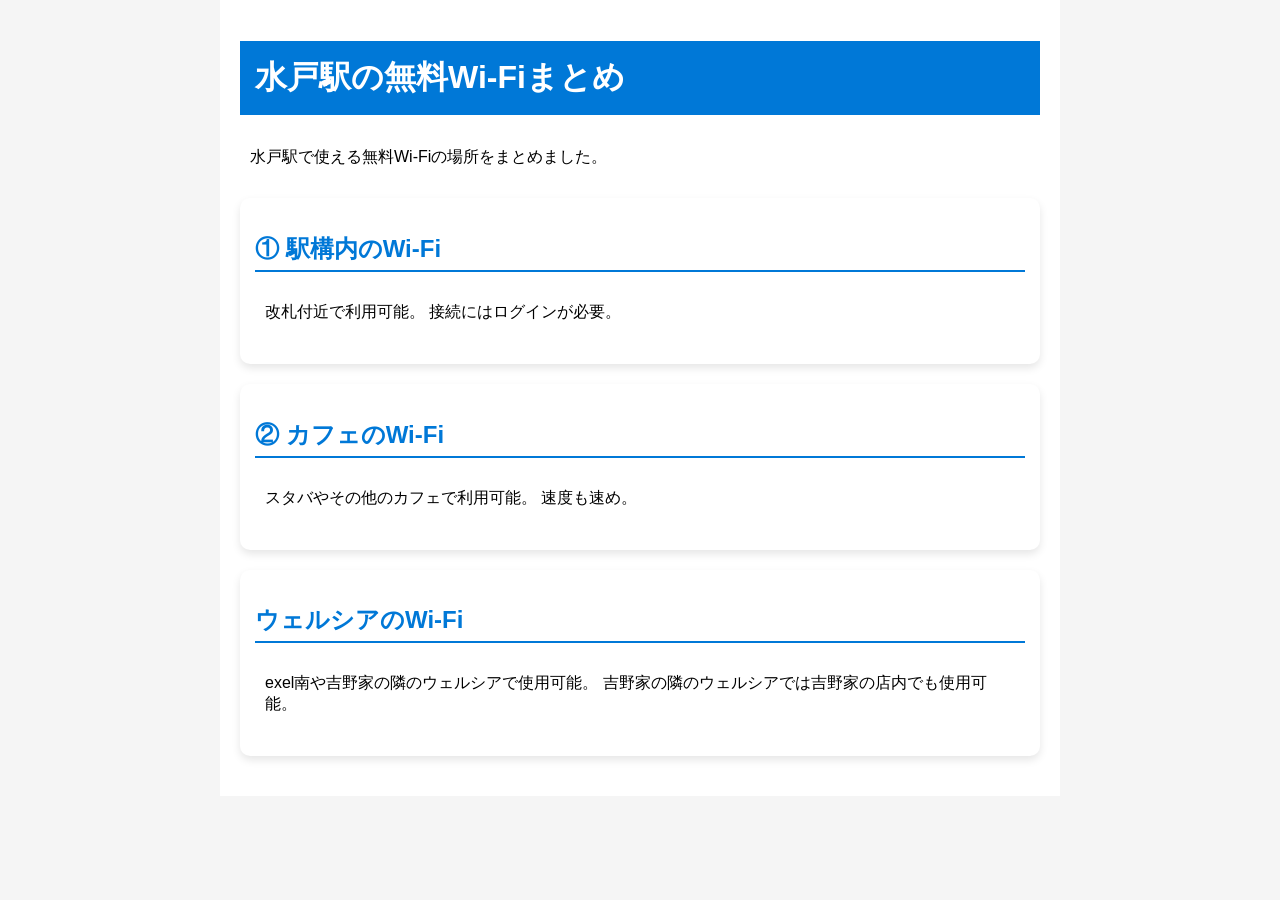
==== index.html @ 105db593 "Add files via upload" ====
<!DOCTYPE html>
<html lang="ja">
<head>
    <meta charset="UTF-8">
    <title>水戸駅の無料Wi-Fiまとめ</title>
    <link rel="stylesheet" href="style.css">
    <meta name="viewport" content="width=device-width, initial-scale=1.0">
</head>
<div class="container">

    <h1>水戸駅の無料Wi-Fiまとめ</h1>

    <p>水戸駅で使える無料Wi-Fiの場所をまとめました。</p>

    <div class="card">
   <h2>① 駅構内のWi-Fi</h2>
    <p>改札付近で利用可能。
        接続にはログインが必要。</p>
    </div>

    <div class="card">
    <h2>② カフェのWi-Fi</h2>
    <p>スタバやその他のカフェで利用可能。
        速度も速め。
    </p>
    </div>

    <div class="card">
    <h2>ウェルシアのWi-Fi</h2>
    <p>exel南や吉野家の隣のウェルシアで使用可能。
        吉野家の隣のウェルシアでは吉野家の店内でも使用可能。
    </p>
    </div>
    
</div>
</html>
---- style.css ----
body {
    font-family: Arial, sans-serif;
    background-color: #f5f5f5;
    margin: 0;
    padding: 0;
}

h1 {
    background-color: #0078D7;
    color: white;
    padding: 15px;
}

h2 {
    color: #0078D7;
    border-bottom: 2px solid #0078D7;
    padding-bottom: 5px;
}

p {
    padding: 10px;
}
.container {
    width: 90%;
    max-width: 800px;
    margin: auto;
    background-color: white;
    padding: 20px;
}
.card {
    background-color: white;
    margin: 20px 0;
    padding: 15px;
    border-radius: 10px;
    box-shadow: 0 4px 8px rgba(0, 0, 0, 0.1);
}
.card:hover {
    transform: translateY(-5px);
    transition: 0.3s;
}
@media (max-width: 600px) {
    h1 {
        font-size: 20px;
    }

    .card {
        padding: 10px;
    }
}
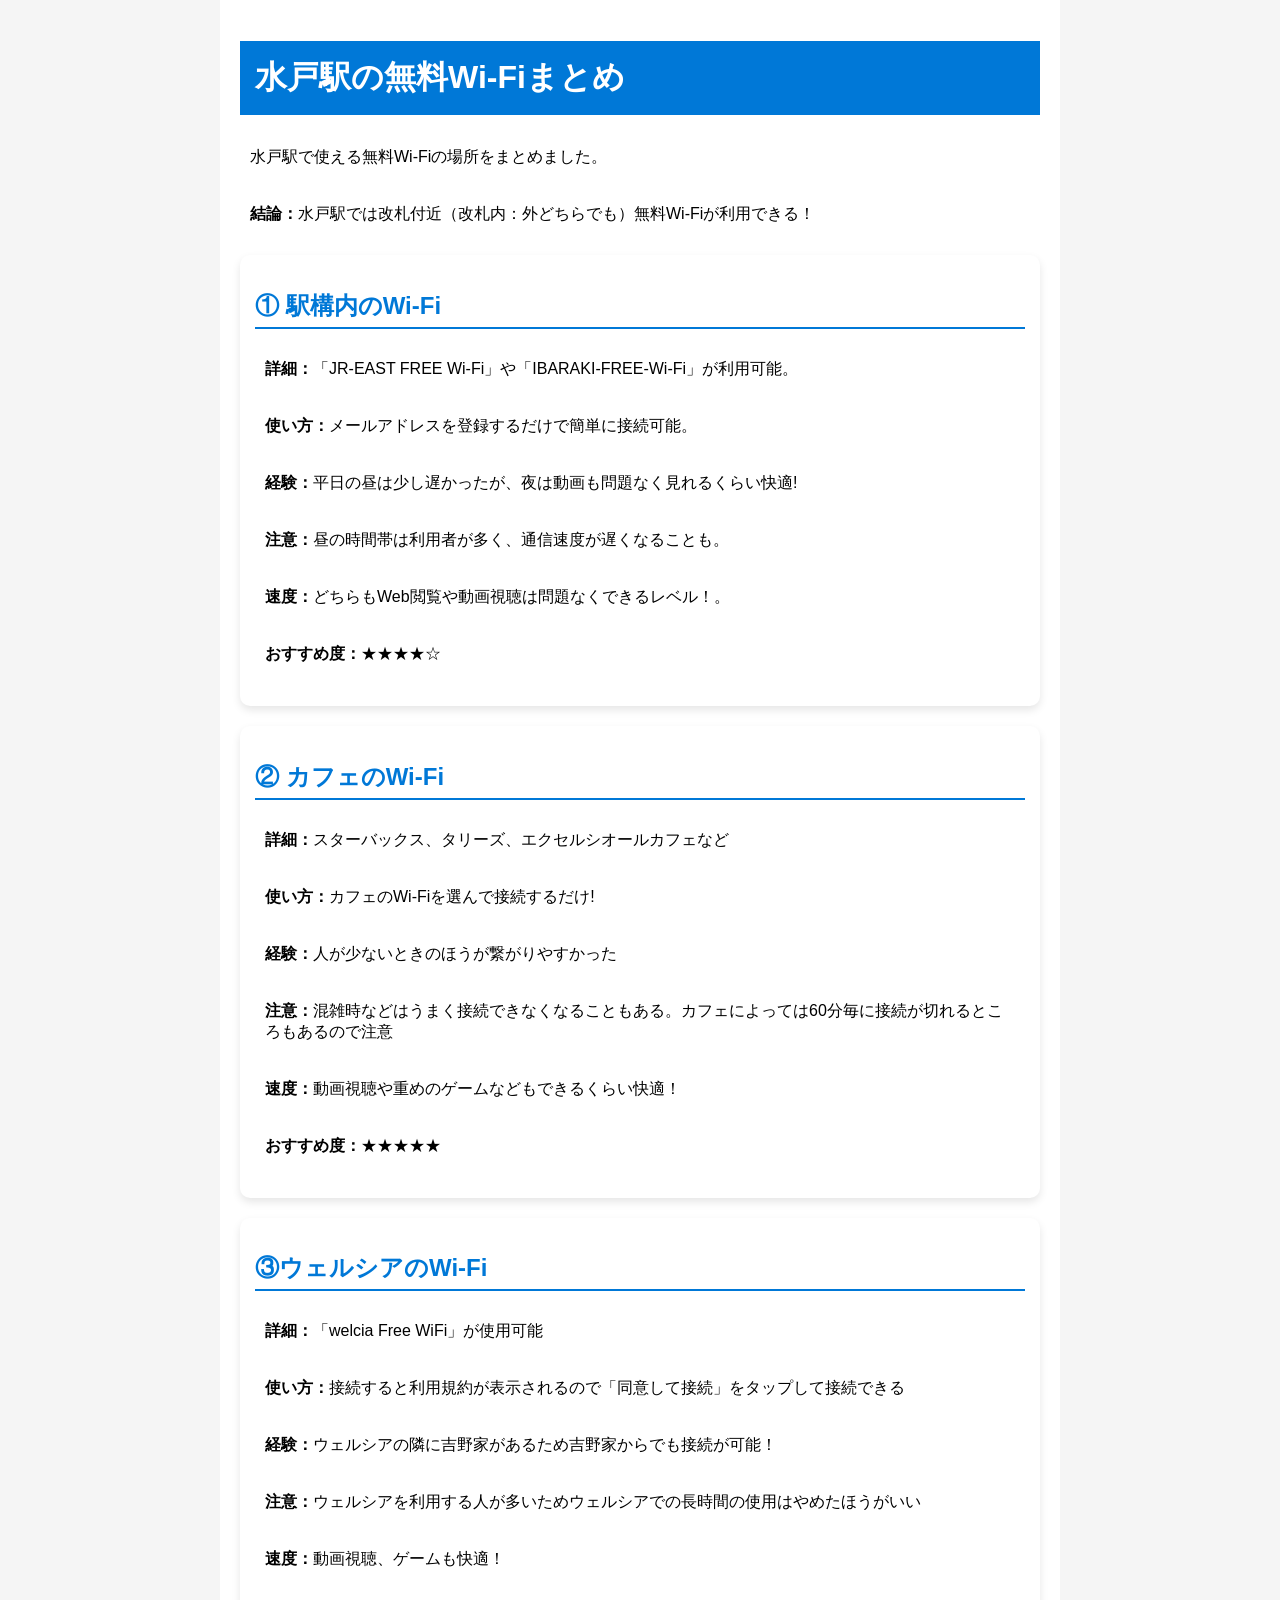
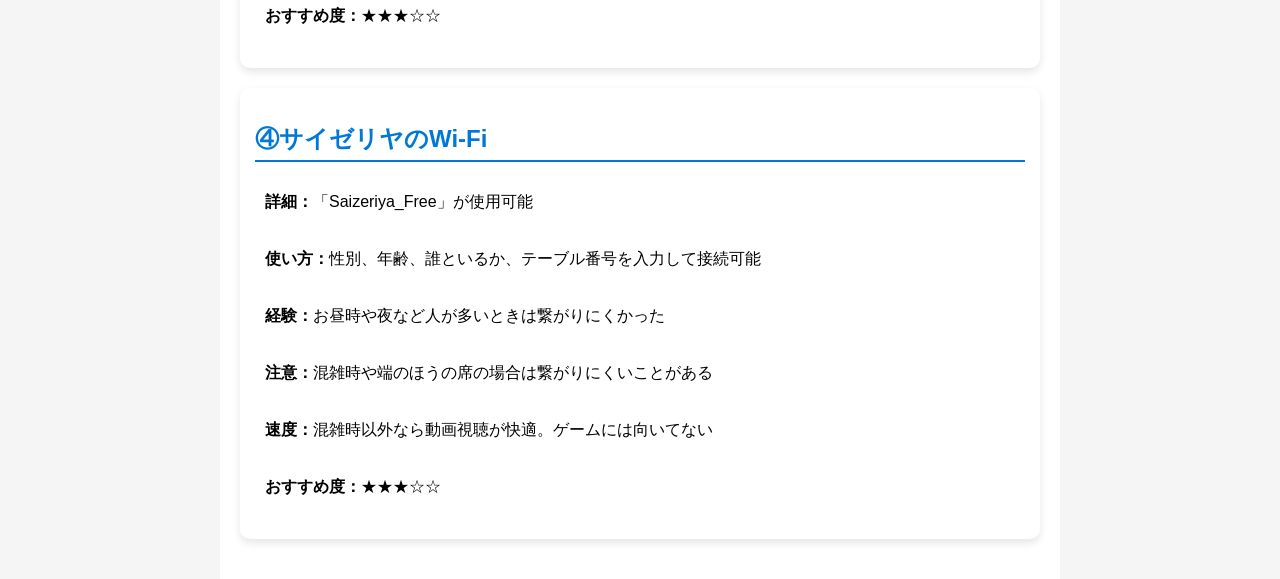
==== commit 78291020: "Add files via upload" ====
--- a/index.html
+++ b/index.html
@@ -2,7 +2,7 @@
 <html lang="ja">
 <head>
     <meta charset="UTF-8">
-    <title>水戸駅の無料Wi-Fiまとめ</title>
+    <title><title>水戸駅の無料Wi-Fiはどこ？使い方・速度・場所を解説</title></title>
     <link rel="stylesheet" href="style.css">
     <meta name="viewport" content="width=device-width, initial-scale=1.0">
 </head>
@@ -11,25 +11,47 @@
     <h1>水戸駅の無料Wi-Fiまとめ</h1>
 
     <p>水戸駅で使える無料Wi-Fiの場所をまとめました。</p>
+    <p><strong>結論：</strong>水戸駅では改札付近（改札内：外どちらでも）無料Wi-Fiが利用できる！</p>
 
     <div class="card">
    <h2>① 駅構内のWi-Fi</h2>
-    <p>改札付近で利用可能。
-        接続にはログインが必要。</p>
+    <p><strong>詳細：</strong>「JR-EAST FREE Wi-Fi」や「IBARAKI-FREE-Wi-Fi」が利用可能。</p>
+    <p><strong>使い方：</strong>メールアドレスを登録するだけで簡単に接続可能。</p>
+    <p><strong>経験：</strong>平日の昼は少し遅かったが、夜は動画も問題なく見れるくらい快適!</p>
+    <p><strong>注意：</strong>昼の時間帯は利用者が多く、通信速度が遅くなることも。</p>
+    <p><strong>速度：</strong>どちらもWeb閲覧や動画視聴は問題なくできるレベル！。</p>
+   <p><strong>おすすめ度：</strong>★★★★☆</p>
     </div>
 
     <div class="card">
     <h2>② カフェのWi-Fi</h2>
-    <p>スタバやその他のカフェで利用可能。
-        速度も速め。
-    </p>
+    <p><strong>詳細：</strong>スターバックス、タリーズ、エクセルシオールカフェなど</p>
+    <p><strong>使い方：</strong>カフェのWi-Fiを選んで接続するだけ!</p>
+    <p><strong>経験：</strong>人が少ないときのほうが繋がりやすかった</p>
+    <p><strong>注意：</strong>混雑時などはうまく接続できなくなることもある。カフェによっては60分毎に接続が切れるところもあるので注意</p>
+
+    <p><strong>速度：</strong>動画視聴や重めのゲームなどもできるくらい快適！</p>
+    <p><strong>おすすめ度：</strong>★★★★★</p>
     </div>
 
     <div class="card">
-    <h2>ウェルシアのWi-Fi</h2>
-    <p>exel南や吉野家の隣のウェルシアで使用可能。
-        吉野家の隣のウェルシアでは吉野家の店内でも使用可能。
-    </p>
+    <h2>③ウェルシアのWi-Fi</h2>
+    <p><strong>詳細：</strong>「welcia Free WiFi」が使用可能</p>
+    <P><strong>使い方：</strong>接続すると利用規約が表示されるので「同意して接続」をタップして接続できる</p>
+    <p><strong>経験：</strong>ウェルシアの隣に吉野家があるため吉野家からでも接続が可能！</p>
+    <p><strong>注意：</strong>ウェルシアを利用する人が多いためウェルシアでの長時間の使用はやめたほうがいい</p>
+    <p><strong>速度：</strong>動画視聴、ゲームも快適！</p>
+    <p><strong>おすすめ度：</strong>★★★☆☆</p>
+    </div>
+
+    <div class="card">
+    <h2>④サイゼリヤのWi-Fi</h2>
+    <p><strong>詳細：</strong>「Saizeriya_Free」が使用可能</p>
+    <p><strong>使い方：</strong>性別、年齢、誰といるか、テーブル番号を入力して接続可能</p>
+    <p><strong>経験：</strong>お昼時や夜など人が多いときは繋がりにくかった</p>
+    <p><strong>注意：</strong>混雑時や端のほうの席の場合は繋がりにくいことがある</p>
+    <P><strong>速度：</strong>混雑時以外なら動画視聴が快適。ゲームには向いてない</P>
+    <p><strong>おすすめ度：</strong>★★★☆☆</p>
     </div>
     
 </div>
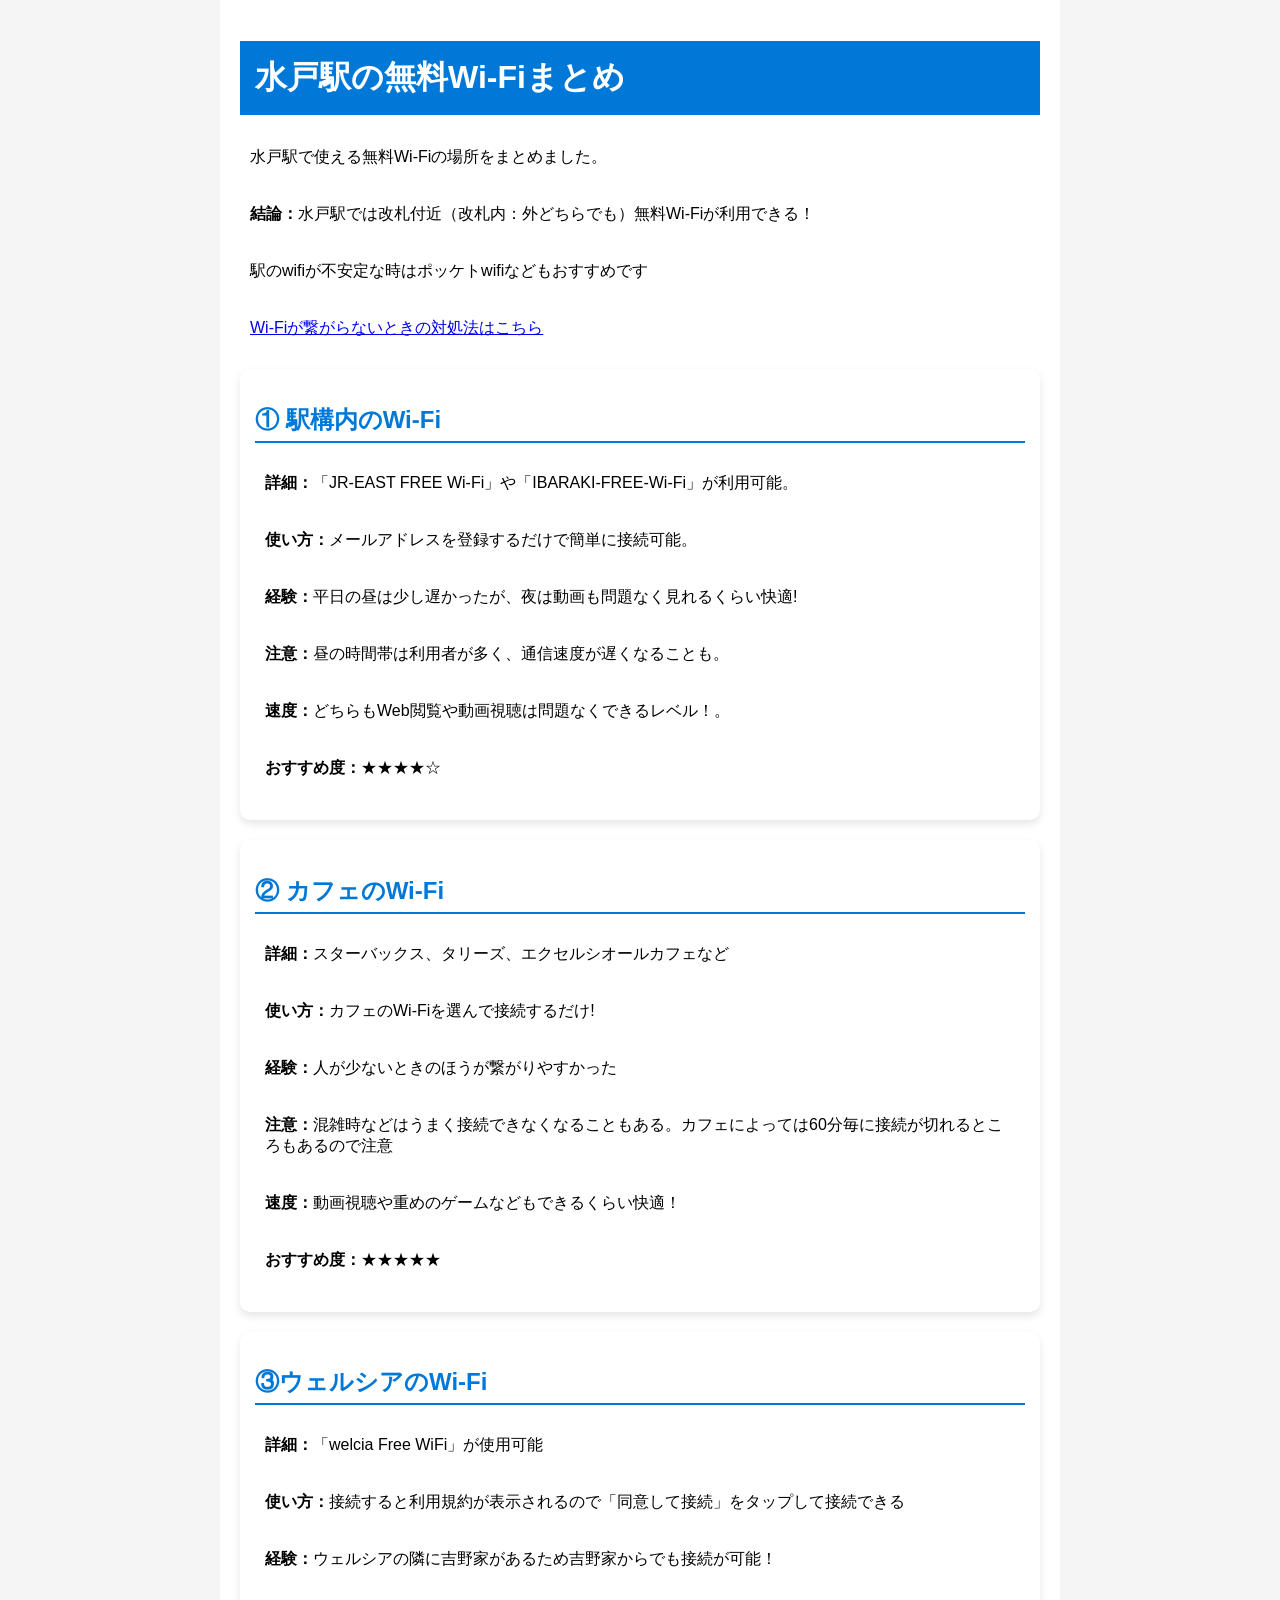
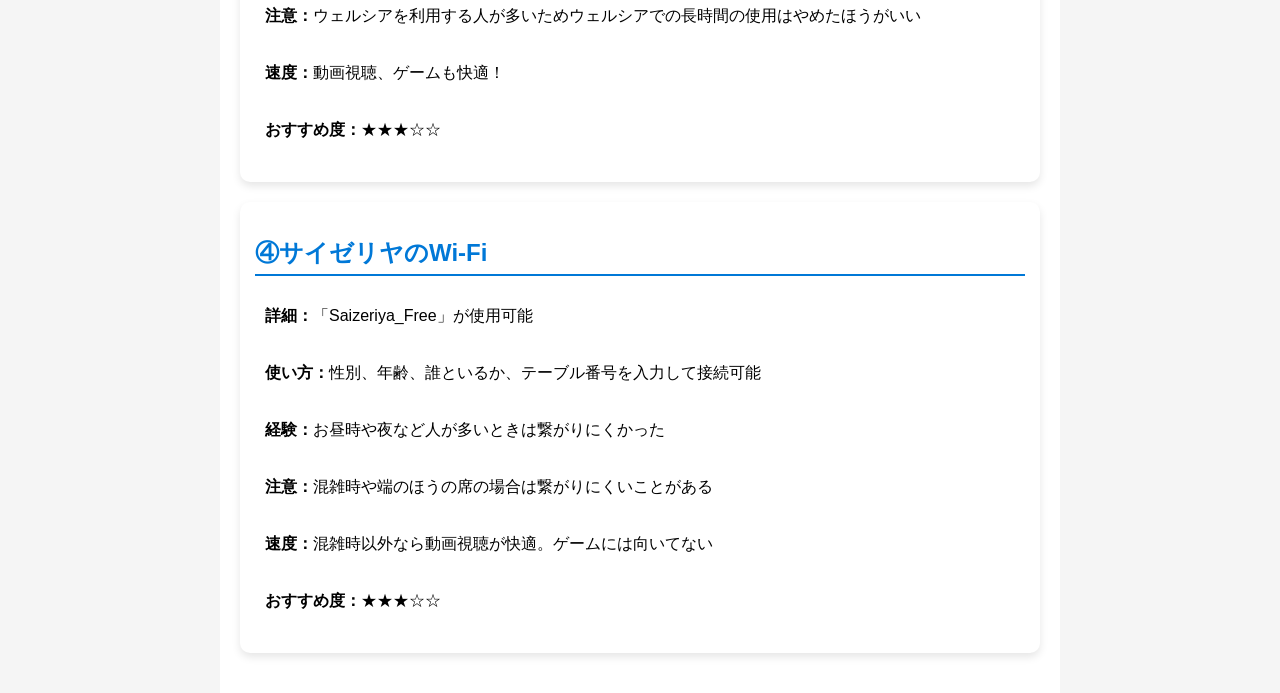
==== commit c72951ff: "Add files via upload" ====
--- a/index.html
+++ b/index.html
@@ -2,7 +2,7 @@
 <html lang="ja">
 <head>
     <meta charset="UTF-8">
-    <title><title>水戸駅の無料Wi-Fiはどこ？使い方・速度・場所を解説</title></title>
+    <title>水戸駅の無料Wi-Fiはどこ？使い方・速度・場所を解説</title>
     <link rel="stylesheet" href="style.css">
     <meta name="viewport" content="width=device-width, initial-scale=1.0">
 </head>
@@ -12,6 +12,9 @@
 
     <p>水戸駅で使える無料Wi-Fiの場所をまとめました。</p>
     <p><strong>結論：</strong>水戸駅では改札付近（改札内：外どちらでも）無料Wi-Fiが利用できる！</p>
+    <p>駅のwifiが不安定な時はポッケトwifiなどもおすすめです</p>
+
+    <p><a href="wifi-trouble.html">Wi-Fiが繋がらないときの対処法はこちら</a></p>
 
     <div class="card">
    <h2>① 駅構内のWi-Fi</h2>
@@ -53,6 +56,8 @@
     <P><strong>速度：</strong>混雑時以外なら動画視聴が快適。ゲームには向いてない</P>
     <p><strong>おすすめ度：</strong>★★★☆☆</p>
     </div>
+
+    
     
 </div>
 </html>
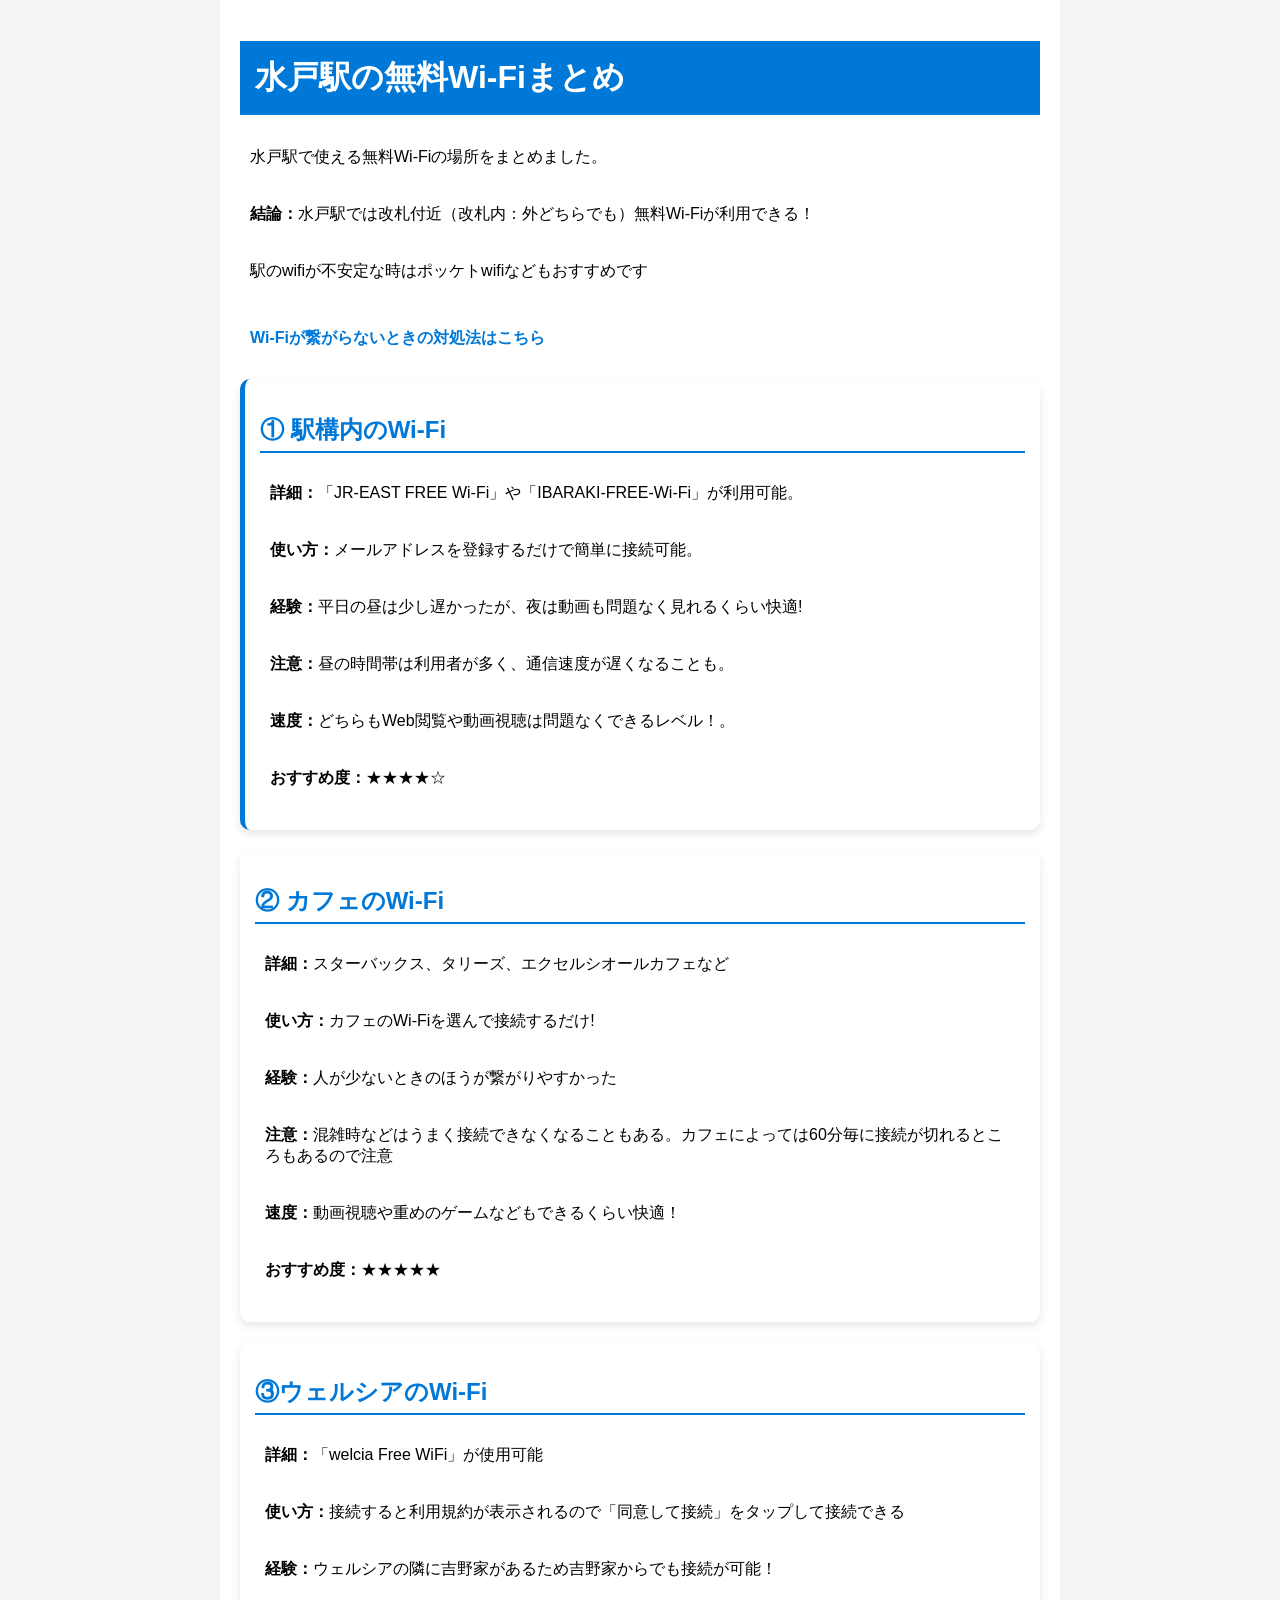
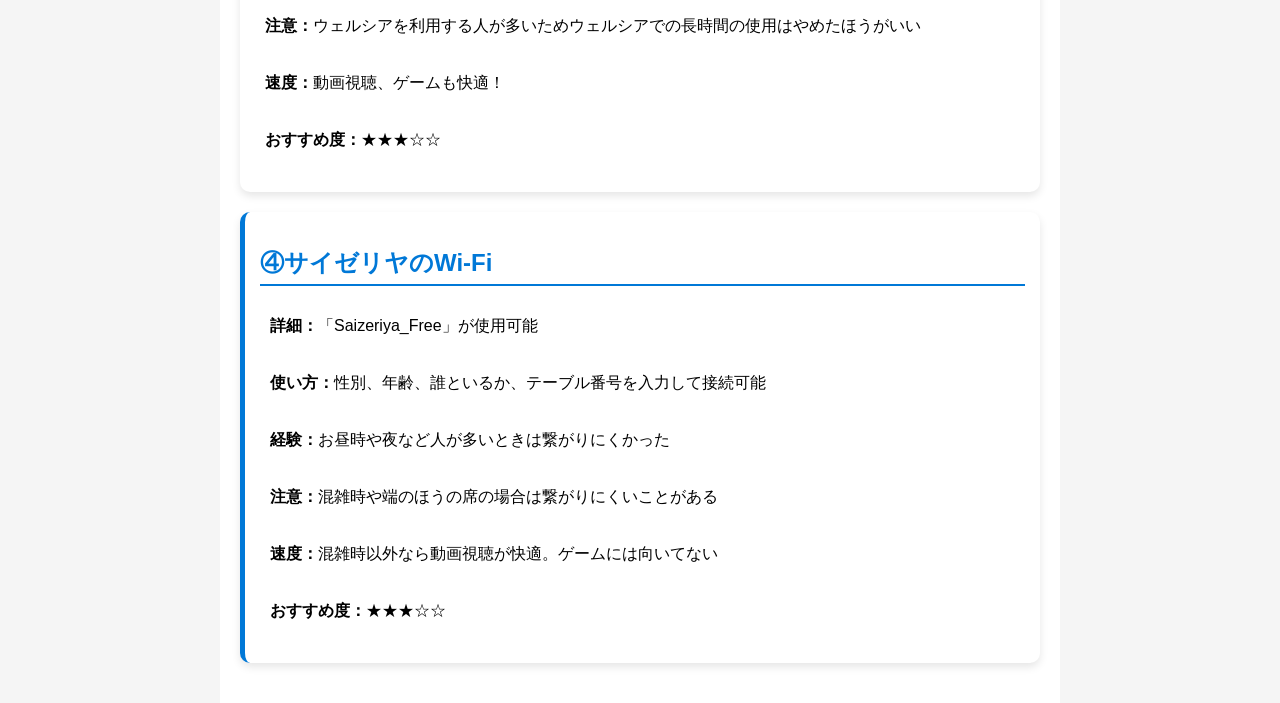
==== commit 80bdd90b: "Add files via upload" ====
--- a/index.html
+++ b/index.html
@@ -2,7 +2,7 @@
 <html lang="ja">
 <head>
     <meta charset="UTF-8">
-    <title>水戸駅の無料Wi-Fiはどこ？使い方・速度・場所を解説</title>
+    <title>水戸駅の無料Wi-Fiはどこ？改札内・カフェ・周辺スポットを実体験で解説</title>
     <link rel="stylesheet" href="style.css">
     <meta name="viewport" content="width=device-width, initial-scale=1.0">
 </head>
--- a/style.css
+++ b/style.css
@@ -46,4 +46,31 @@
     .card {
         padding: 10px;
     }
+}
+
+a {
+    display: inline-block;
+    margin-top: 10px;
+    color: #0078D7;
+    text-decoration: none;
+    font-weight: bold;
+}
+
+a:hover {
+    text-decoration: underline;
+}
+.card:first-of-type {
+    border-left: 5px solid #0078D7;
+}
+
+.card:second-of-type {
+    border-left: 5px solid #0078D7;
+}
+
+.card:third-of-type {
+    border-left: 5px solid #0078D7;
+}
+
+.card:last-of-type {
+    border-left: 5px solid #0078D7;
 }
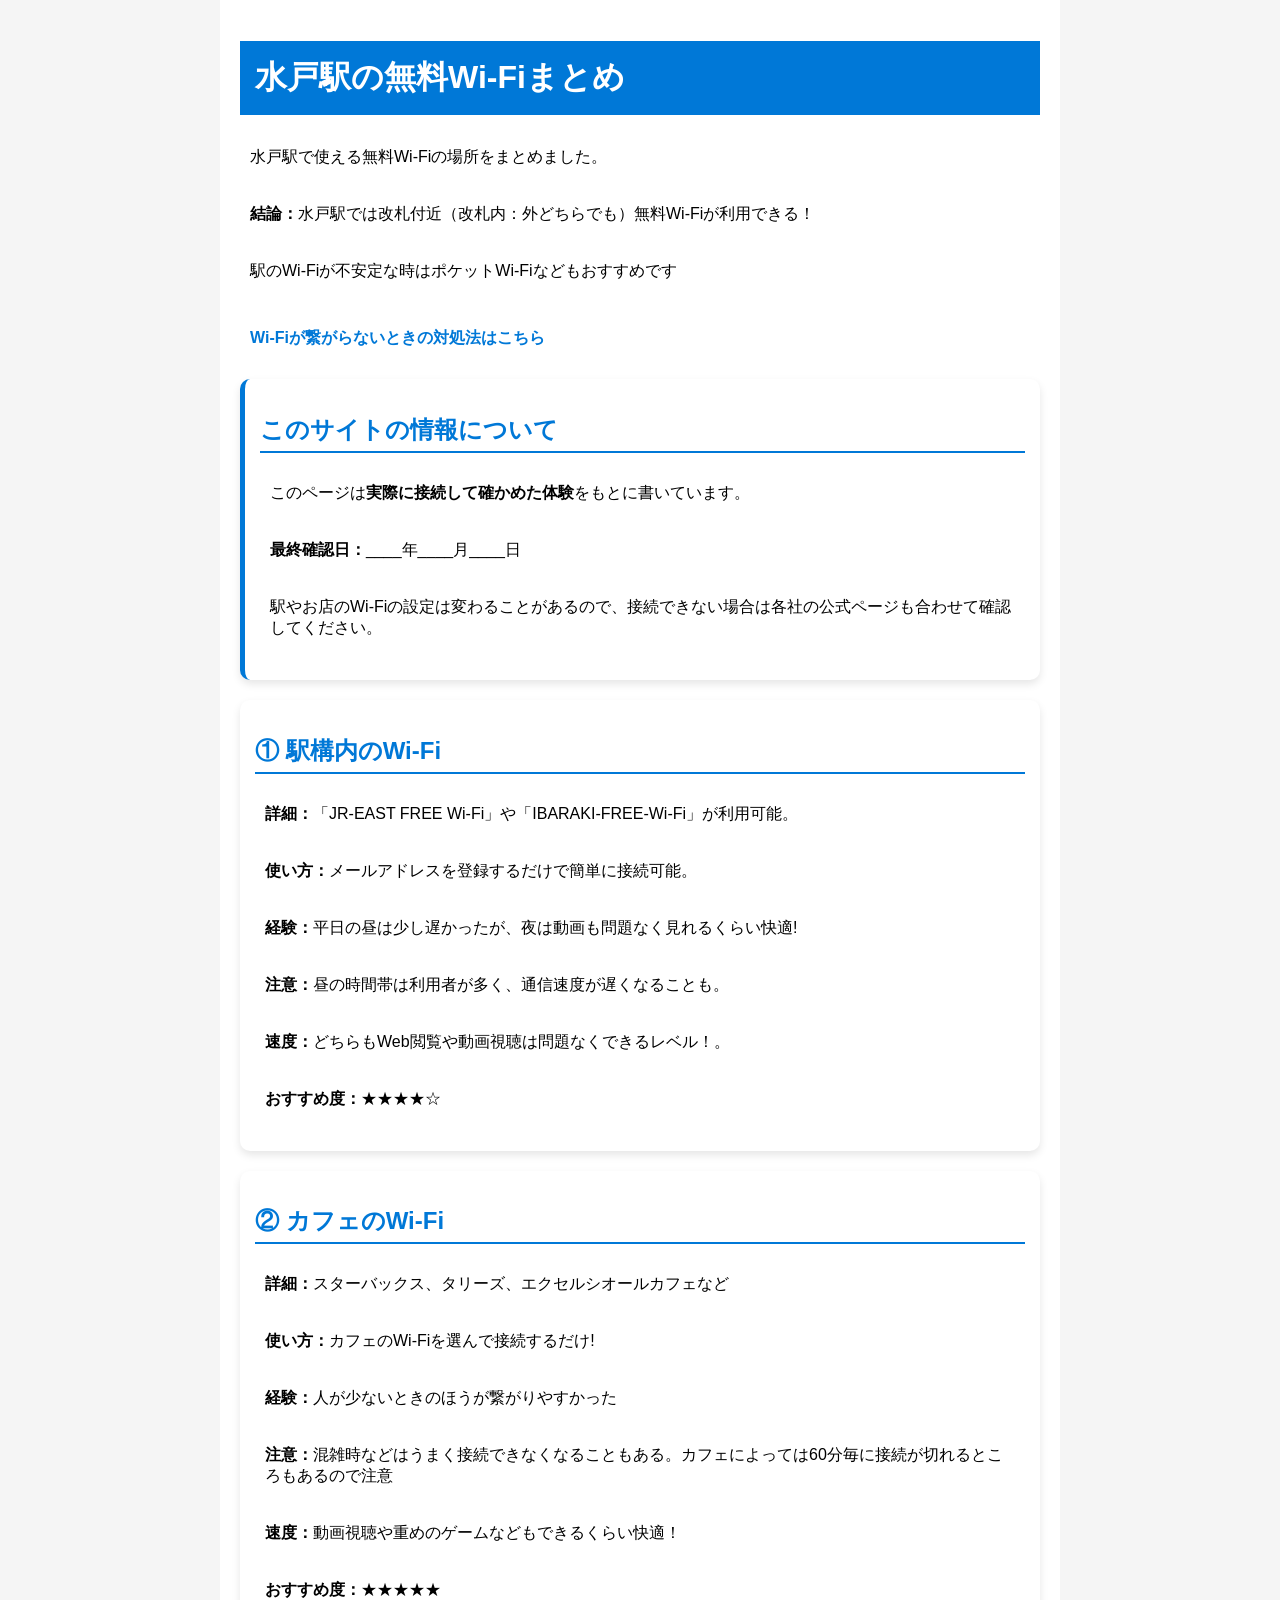
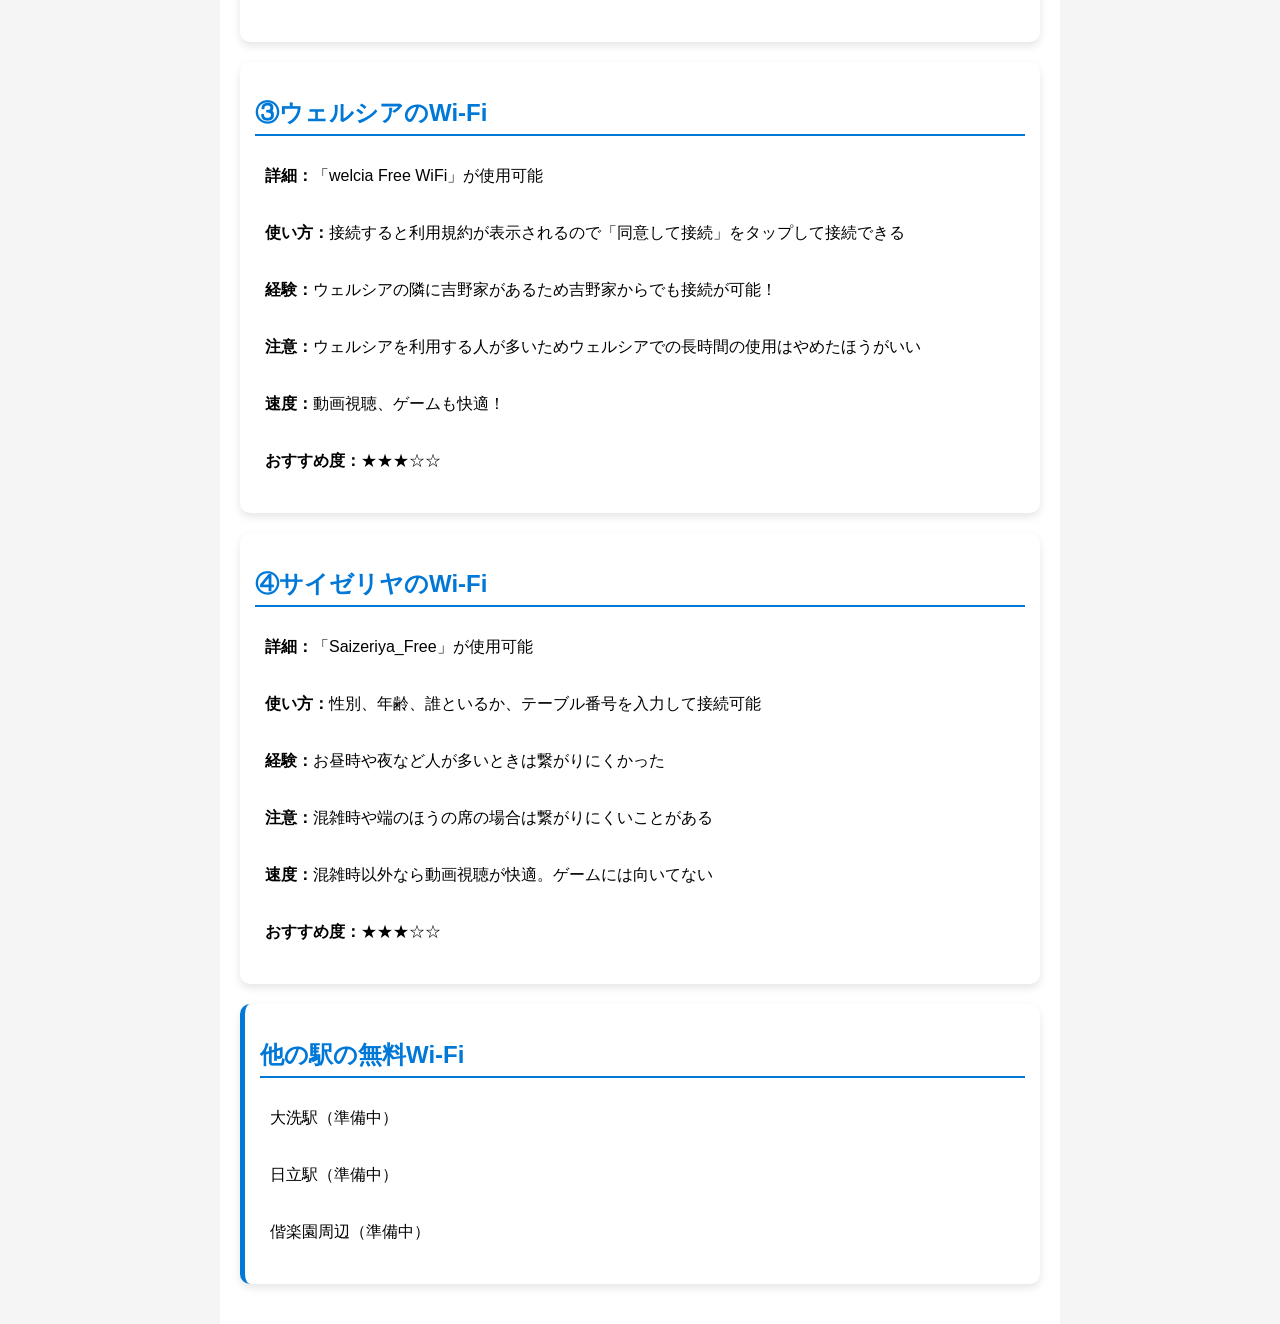
==== commit f2267bf2: "Add files via upload" ====
--- a/index.html
+++ b/index.html
@@ -5,16 +5,27 @@
     <title>水戸駅の無料Wi-Fiはどこ？改札内・カフェ・周辺スポットを実体験で解説</title>
     <link rel="stylesheet" href="style.css">
     <meta name="viewport" content="width=device-width, initial-scale=1.0">
+    <meta name="description" content="水戸駅で使える無料Wi-Fiを、実際に接続した体験をもとに解説。JR-EAST FREE Wi-FiやIBARAKI-FREE-Wi-Fiの使い方、駅周辺のカフェやウェルシア・サイゼリヤのWi-Fiの速度や注意点をまとめました。">
 </head>
+<body>
 <div class="container">
 
     <h1>水戸駅の無料Wi-Fiまとめ</h1>
 
     <p>水戸駅で使える無料Wi-Fiの場所をまとめました。</p>
     <p><strong>結論：</strong>水戸駅では改札付近（改札内：外どちらでも）無料Wi-Fiが利用できる！</p>
-    <p>駅のwifiが不安定な時はポッケトwifiなどもおすすめです</p>
+    <p>駅のWi-Fiが不安定な時はポケットWi-Fiなどもおすすめです</p>
 
     <p><a href="wifi-trouble.html">Wi-Fiが繋がらないときの対処法はこちら</a></p>
+
+    <!-- ▼ ここから追加分：情報の信頼性を示すボックス。確認した日に書き換えて使う -->
+    <div class="card">
+        <h2>このサイトの情報について</h2>
+        <p>このページは<strong>実際に接続して確かめた体験</strong>をもとに書いています。</p>
+        <p><strong>最終確認日：</strong>____年____月____日</p>
+        <p>駅やお店のWi-Fiの設定は変わることがあるので、接続できない場合は各社の公式ページも合わせて確認してください。</p>
+    </div>
+    <!-- ▲ 追加分ここまで -->
 
     <div class="card">
    <h2>① 駅構内のWi-Fi</h2>
@@ -40,7 +51,7 @@
     <div class="card">
     <h2>③ウェルシアのWi-Fi</h2>
     <p><strong>詳細：</strong>「welcia Free WiFi」が使用可能</p>
-    <P><strong>使い方：</strong>接続すると利用規約が表示されるので「同意して接続」をタップして接続できる</p>
+    <p><strong>使い方：</strong>接続すると利用規約が表示されるので「同意して接続」をタップして接続できる</p>
     <p><strong>経験：</strong>ウェルシアの隣に吉野家があるため吉野家からでも接続が可能！</p>
     <p><strong>注意：</strong>ウェルシアを利用する人が多いためウェルシアでの長時間の使用はやめたほうがいい</p>
     <p><strong>速度：</strong>動画視聴、ゲームも快適！</p>
@@ -53,11 +64,20 @@
     <p><strong>使い方：</strong>性別、年齢、誰といるか、テーブル番号を入力して接続可能</p>
     <p><strong>経験：</strong>お昼時や夜など人が多いときは繋がりにくかった</p>
     <p><strong>注意：</strong>混雑時や端のほうの席の場合は繋がりにくいことがある</p>
-    <P><strong>速度：</strong>混雑時以外なら動画視聴が快適。ゲームには向いてない</P>
+    <p><strong>速度：</strong>混雑時以外なら動画視聴が快適。ゲームには向いてない</p>
     <p><strong>おすすめ度：</strong>★★★☆☆</p>
     </div>
 
-    
-    
+    <!-- ▼ ここから追加分：他の駅ページへの導線。ページを公開したら準備中をリンクに差し替える -->
+    <div class="card">
+    <h2>他の駅の無料Wi-Fi</h2>
+    <p>大洗駅（準備中）</p>
+    <p>日立駅（準備中）</p>
+    <p>偕楽園周辺（準備中）</p>
+    </div>
+    <!-- ▲ 追加分ここまで -->
+
 </div>
-</html>+<script type="module" src="https://static.cloudflareinsights.com/beacon.min.js/v31edd6df95cf4e85bb4c19e7a9bdbcba1788362987495" integrity="sha512-iIg7k2xntmwu6/uSb5tpc/hySgZc4eoL31yB29W6tJFo2akwjPWcEqnCEdJvGexCL0KEQwVYv5BlowfhVz26hg==" data-cf-beacon='{"version":"2024.11.0","token":"4edd5f8ec12a48cfa682ab8261b80a79","spa":2}' crossorigin="anonymous"></script>
+</body>
+</html>
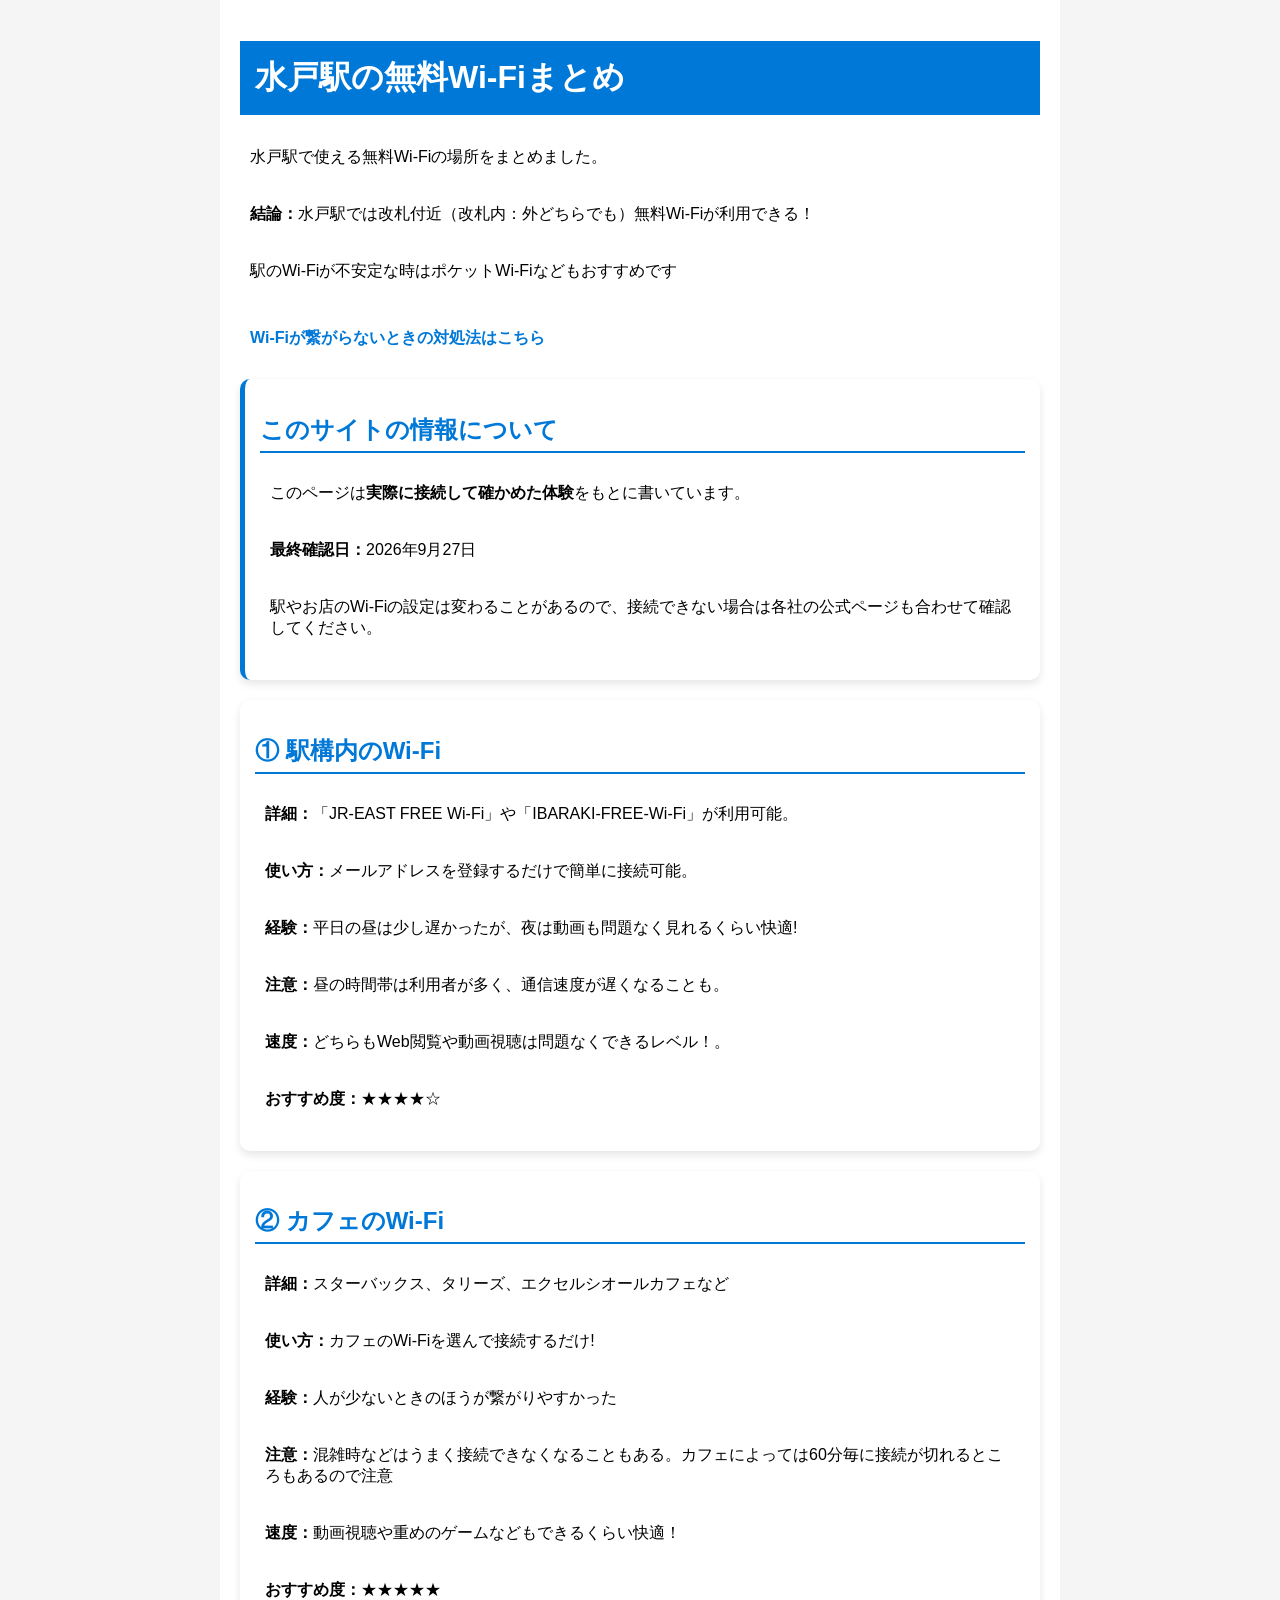
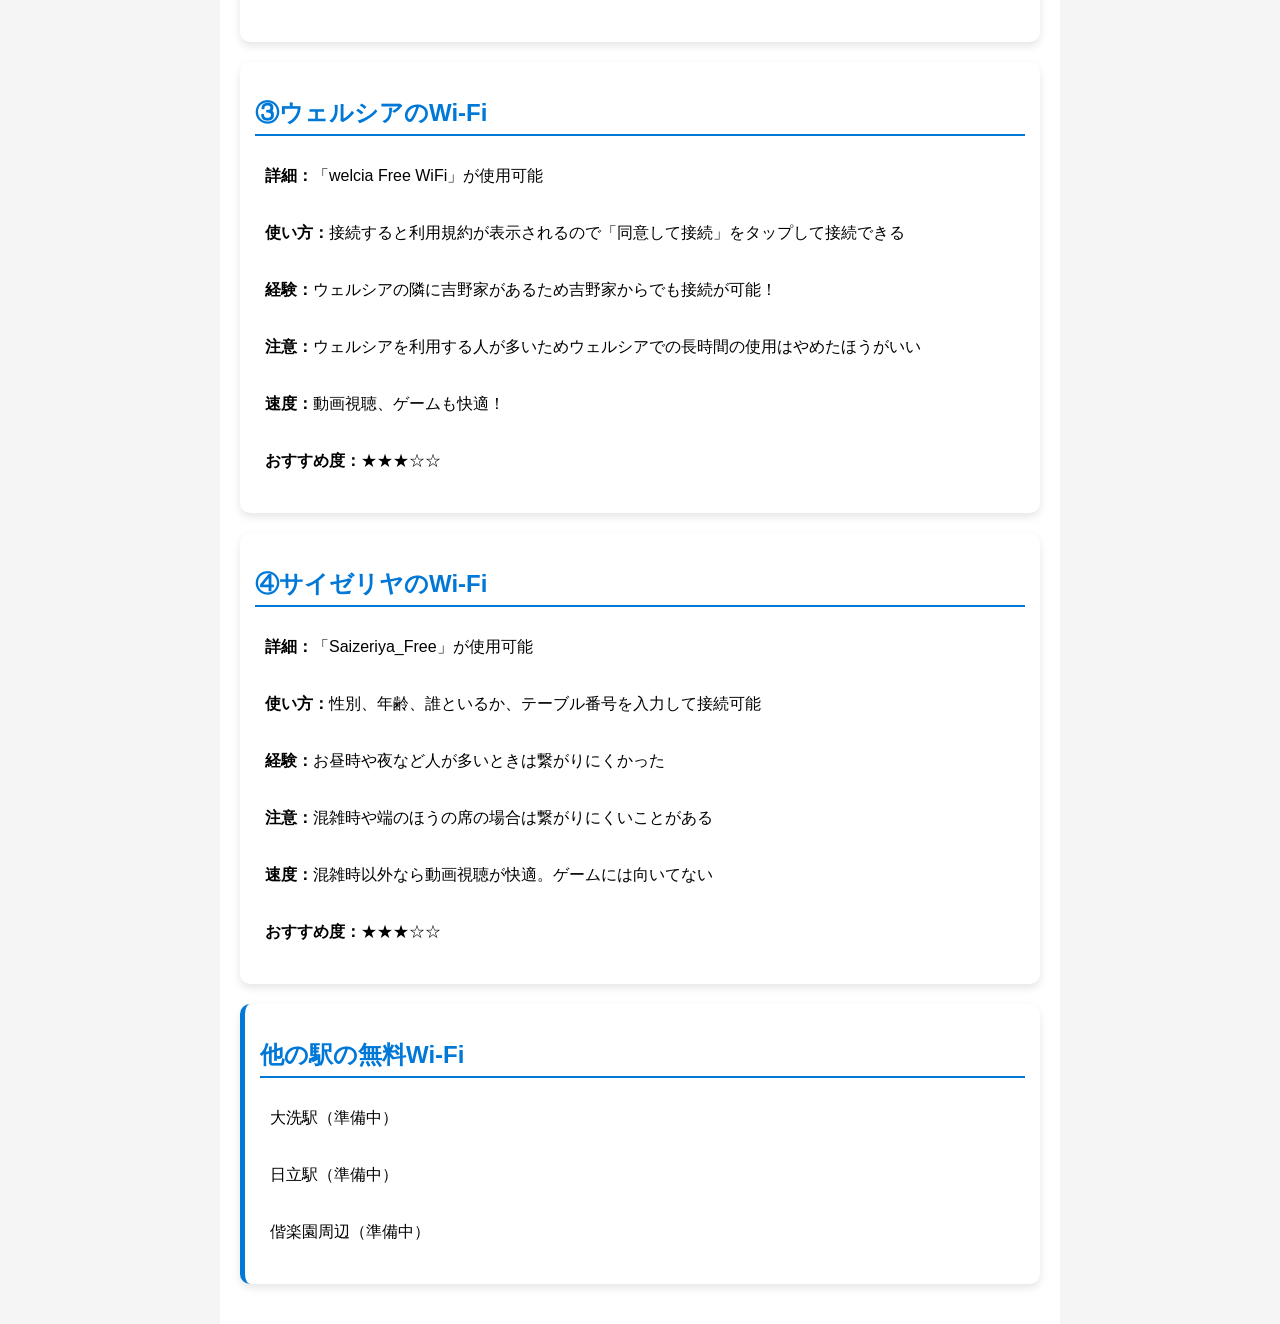
==== commit a8f72070: "Add files via upload" ====
--- a/index.html
+++ b/index.html
@@ -22,7 +22,7 @@
     <div class="card">
         <h2>このサイトの情報について</h2>
         <p>このページは<strong>実際に接続して確かめた体験</strong>をもとに書いています。</p>
-        <p><strong>最終確認日：</strong>____年____月____日</p>
+        <p><strong>最終確認日：</strong>2026年9月27日</p>
         <p>駅やお店のWi-Fiの設定は変わることがあるので、接続できない場合は各社の公式ページも合わせて確認してください。</p>
     </div>
     <!-- ▲ 追加分ここまで -->
